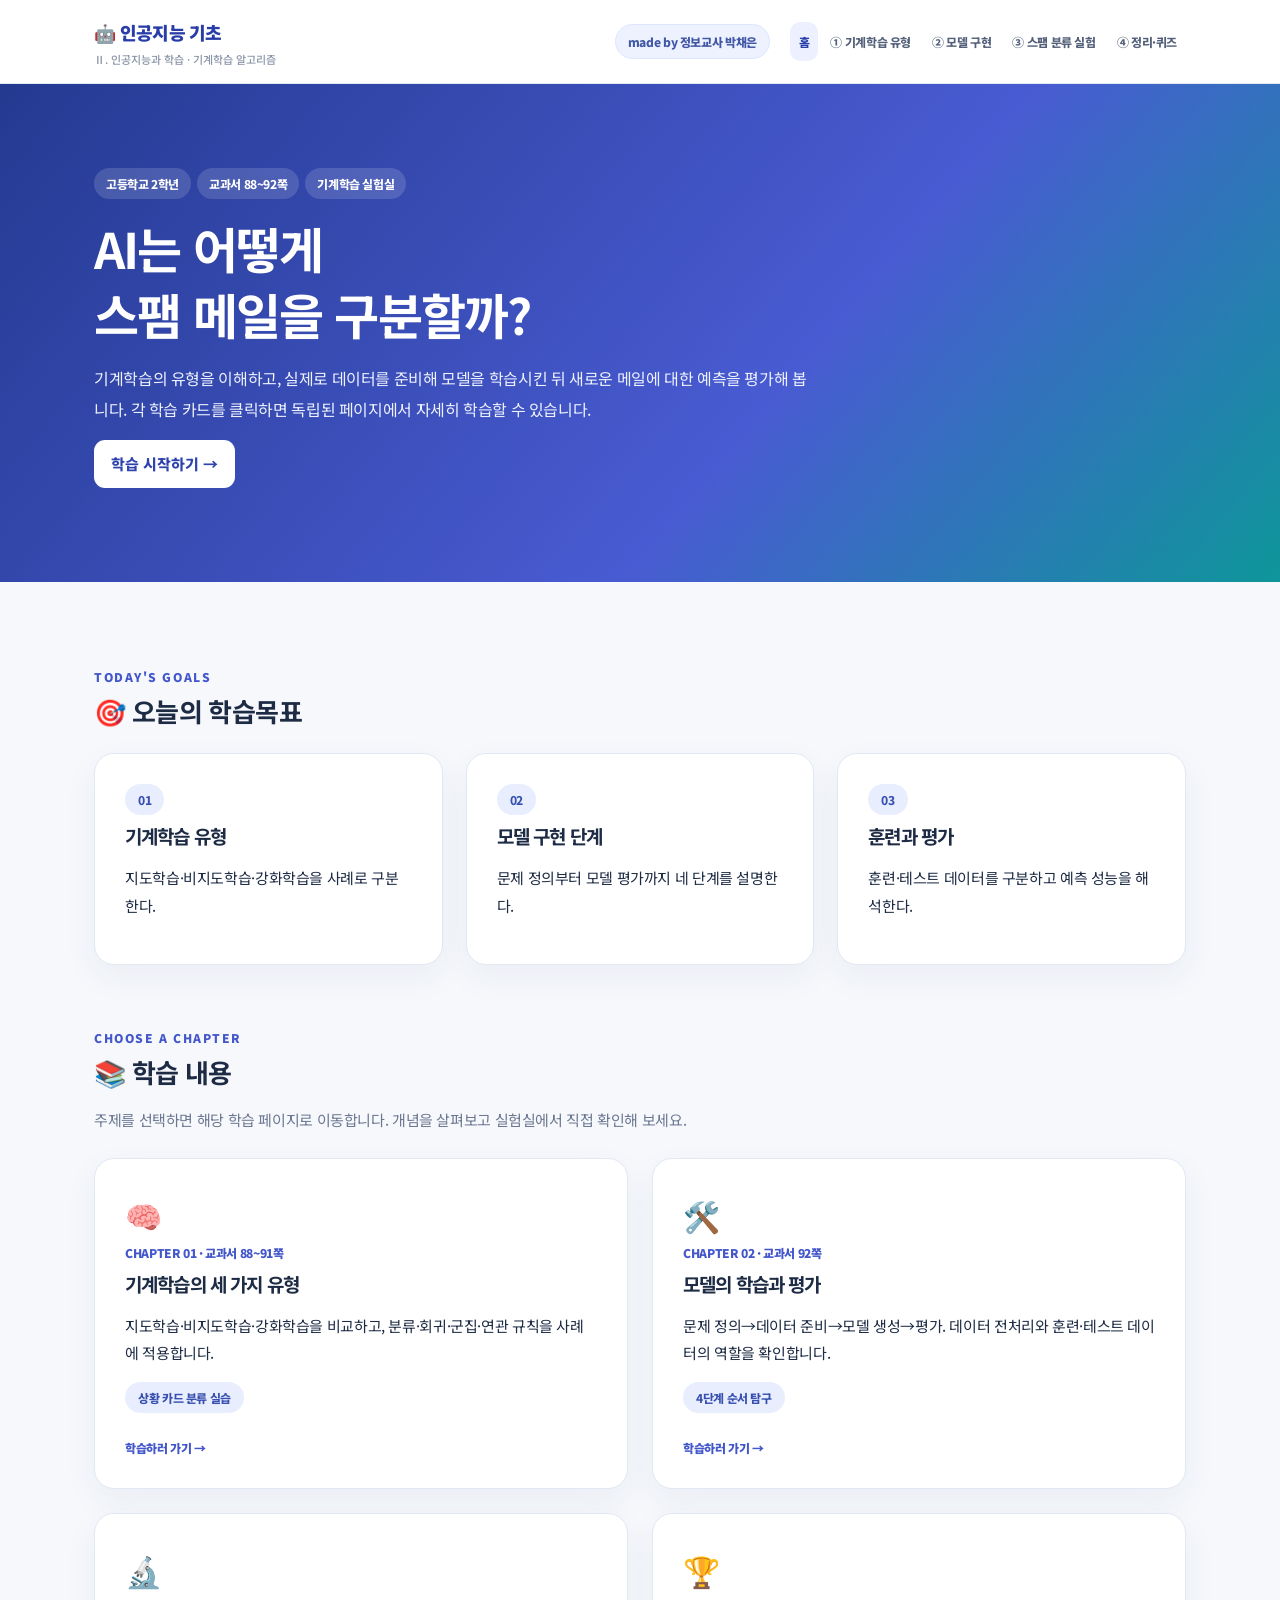
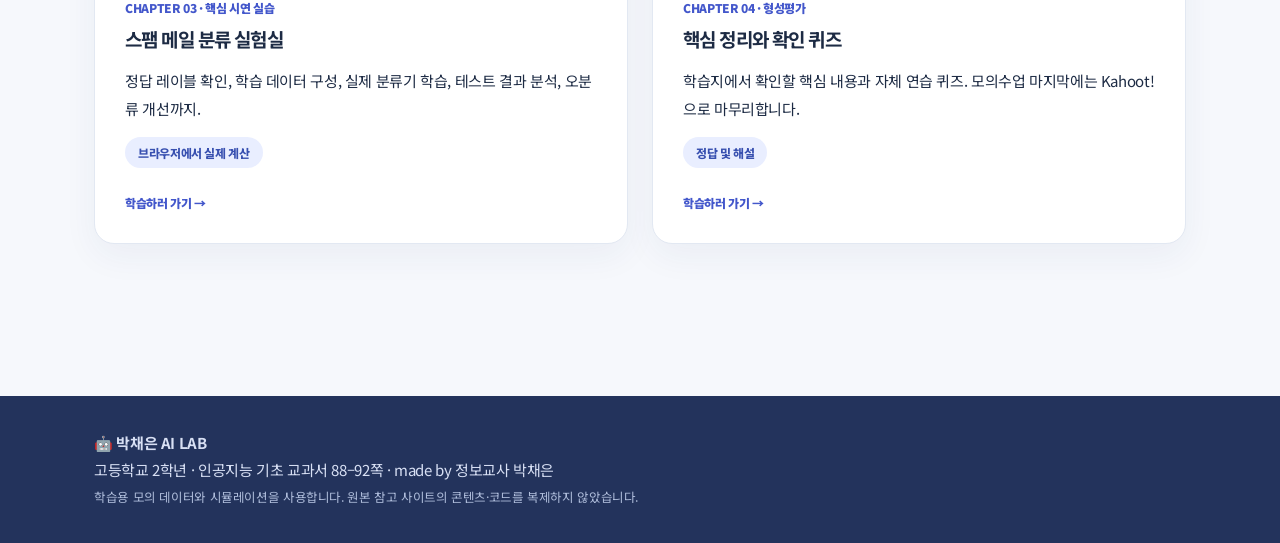
==== index.html @ 6020e1c3 "Add files via upload" ====
<!DOCTYPE html>
<html lang="ko"><head><meta charset="utf-8"/><meta content="width=device-width,initial-scale=1" name="viewport"/><meta content="#4357cb" name="theme-color"/><title>홈 | 박채은 AI LAB</title><link href="assets/style.css" rel="stylesheet"/></head><body><header class="topbar"><div class="container navwrap"><a class="logo" href="index.html">🤖 인공지능 기초<small>Ⅱ. 인공지능과 학습 · 기계학습 알고리즘</small></a><span class="header-credit">made by 정보교사 박채은</span><nav class="topnav"><a class="active" href="index.html">홈</a><a class="" href="types.html">① 기계학습 유형</a><a class="" href="workflow.html">② 모델 구현</a><a class="" href="lab.html">③ 스팸 분류 실험</a><a class="" href="review.html">④ 정리·퀴즈</a></nav></div></header><main><section class="hero"><div class="container"><span class="chip">고등학교 2학년</span><span class="chip">교과서 88~92쪽</span><span class="chip">기계학습 실험실</span><h1>AI는 어떻게<br/>스팸 메일을 구분할까?</h1><p>기계학습의 유형을 이해하고, 실제로 데이터를 준비해 모델을 학습시킨 뒤 새로운 메일에 대한 예측을 평가해 봅니다. 각 학습 카드를 클릭하면 독립된 페이지에서 자세히 학습할 수 있습니다.</p><a href="types.html"><button style="background:#fff;color:#2e43ad">학습 시작하기 →</button></a></div></section><div class="container content"><section class="sec"><div class="eyebrow">Today's goals</div><h2>🎯 오늘의 학습목표</h2><div class="grid"><div class="card"><span class="pill">01</span><h3>기계학습 유형</h3><p>지도학습·비지도학습·강화학습을 사례로 구분한다.</p></div><div class="card"><span class="pill">02</span><h3>모델 구현 단계</h3><p>문제 정의부터 모델 평가까지 네 단계를 설명한다.</p></div><div class="card"><span class="pill">03</span><h3>훈련과 평가</h3><p>훈련·테스트 데이터를 구분하고 예측 성능을 해석한다.</p></div></div></section><section class="sec"><div class="eyebrow">Choose a chapter</div><h2>📚 학습 내용</h2><p class="muted">주제를 선택하면 해당 학습 페이지로 이동합니다. 개념을 살펴보고 실험실에서 직접 확인해 보세요.</p><div class="grid two"><a class="card linkcard" href="types.html"><div class="icon">🧠</div><div class="num">CHAPTER 01 · 교과서 88~91쪽</div><h3>기계학습의 세 가지 유형</h3><p>지도학습·비지도학습·강화학습을 비교하고, 분류·회귀·군집·연관 규칙을 사례에 적용합니다.</p><span class="pill">상황 카드 분류 실습</span></a><a class="card linkcard" href="workflow.html"><div class="icon">🛠️</div><div class="num">CHAPTER 02 · 교과서 92쪽</div><h3>모델의 학습과 평가</h3><p>문제 정의→데이터 준비→모델 생성→평가. 데이터 전처리와 훈련·테스트 데이터의 역할을 확인합니다.</p><span class="pill">4단계 순서 탐구</span></a><a class="card linkcard" href="lab.html"><div class="icon">🔬</div><div class="num">CHAPTER 03 · 핵심 시연 실습</div><h3>스팸 메일 분류 실험실</h3><p>정답 레이블 확인, 학습 데이터 구성, 실제 분류기 학습, 테스트 결과 분석, 오분류 개선까지.</p><span class="pill">브라우저에서 실제 계산</span></a><a class="card linkcard" href="review.html"><div class="icon">🏆</div><div class="num">CHAPTER 04 · 형성평가</div><h3>핵심 정리와 확인 퀴즈</h3><p>학습지에서 확인할 핵심 내용과 자체 연습 퀴즈. 모의수업 마지막에는 Kahoot!으로 마무리합니다.</p><span class="pill">정답 및 해설</span></a></div></section></div></main><footer class="footer"><div class="container"><b>🤖 박채은 AI LAB</b><div>고등학교 2학년 · 인공지능 기초 교과서 88–92쪽 · made by 정보교사 박채은</div><small>학습용 모의 데이터와 시뮬레이션을 사용합니다. 원본 참고 사이트의 콘텐츠·코드를 복제하지 않았습니다.</small></div></footer><script src="assets/common.js"></script></body></html>
---- assets/style.css ----
@import url('https://fonts.googleapis.com/css2?family=Noto+Sans+KR:wght@400;500;600;700;800;900&display=swap');:root{--blue:#4357cb;--indigo:#293da8;--teal:#079d90;--text:#1d2b44;--muted:#6c7891;--bg:#f4f7fd;--line:#e0e7f4;--white:#fff;--soft:#edf1ff;--shadow:0 8px 32px rgba(27,49,102,.055)}*{box-sizing:border-box}html{scroll-behavior:smooth}body{margin:0;font-family:'Noto Sans KR','Apple SD Gothic Neo',sans-serif;background:var(--bg);color:var(--text);font-size:15px;line-height:1.75}a{text-decoration:none;color:inherit}button,select,input{font:inherit}button{border:0;cursor:pointer;border-radius:11px;padding:11px 17px;font-weight:800;background:var(--blue);color:white}button:hover:not(:disabled){filter:brightness(.94);transform:translateY(-1px)}button:disabled{opacity:.43;cursor:not-allowed}.btn-soft{background:#e8ecff;color:#3449ab}.btn-outline{background:white;color:var(--blue);border:1px solid #b7c4f7}.btn-teal{background:#087f79}.container{max-width:1120px;margin:auto;padding:0 25px}.topbar{position:sticky;top:0;z-index:20;background:#ffffffed;backdrop-filter:blur(12px);border-bottom:1px solid var(--line)}.navwrap{min-height:72px;display:flex;align-items:center;justify-content:space-between;gap:25px}.logo{font-weight:900;white-space:nowrap;color:var(--indigo);font-size:18px;letter-spacing:-.7px}.logo small{display:block;font-weight:600;letter-spacing:0;color:var(--muted);font-size:10px;line-height:1.3}.topnav{display:flex;flex-wrap:wrap;gap:4px}.topnav a{font-size:12px;font-weight:800;border-radius:10px;padding:9px 11px;color:#53607a}.topnav a:hover,.topnav a.active{background:var(--soft);color:var(--indigo)}.author{position:fixed;right:12px;bottom:18px;background:#fff;padding:7px 11px;border:1px solid #dae2fa;border-radius:30px;font-size:11px;font-weight:800;box-shadow:var(--shadow);color:var(--indigo);z-index:30}.hero{background:linear-gradient(130deg,#243a91,#495bd2 61%,#0e969a);color:#fff;padding:68px 0 74px}.hero h1{font-size:clamp(27px,4.4vw,49px);letter-spacing:-1.8px;line-height:1.35;margin:16px 0}.hero p{color:#eef2ff;max-width:760px;line-height:1.9}.chip{display:inline-block;border-radius:40px;background:#ffffff24;padding:5px 12px;font-size:12px;font-weight:800;margin-right:6px}.subhero{background:linear-gradient(120deg,#2c429c,#5366c9);color:white;padding:38px 0 42px}.subhero h1{font-size:32px;letter-spacing:-1px;margin:6px 0}.subhero p{color:#e3e9ff;margin:0}.crumb{font-size:12px;opacity:.85;font-weight:700}.content{padding:40px 0 90px}.sec{margin:28px 0 42px;scroll-margin-top:90px}.sec h2{font-size:24px;margin:4px 0 14px;letter-spacing:-.6px}.eyebrow{font-size:12px;color:var(--blue);font-weight:900;letter-spacing:.13em;text-transform:uppercase}.muted{color:var(--muted)}.grid{display:grid;grid-template-columns:repeat(3,minmax(0,1fr));gap:15px}.grid.two{grid-template-columns:repeat(2,minmax(0,1fr))}.card{background:#fff;border-radius:18px;border:1px solid var(--line);padding:23px;box-shadow:var(--shadow)}.card h3{margin:6px 0 10px;font-size:18px}.card p{margin:9px 0}.linkcard{display:block;transition:.2s;position:relative}.linkcard:hover{transform:translateY(-4px);box-shadow:0 12px 30px #293da818;border-color:#bdc9fa}.linkcard:after{content:'학습하러 가기 →';font-size:12px;display:block;margin-top:18px;font-weight:900;color:var(--blue)}.icon{font-size:30px}.num{font-size:12px;color:var(--blue);font-weight:900}.pill{display:inline-block;background:#e9eeff;color:#3850b0;padding:3px 10px;border-radius:20px;font-size:11px;font-weight:800}.callout{padding:16px 18px;background:#edf9f7;border-left:4px solid var(--teal);border-radius:10px;margin:16px 0}.callout.warn{background:#fff7e9;border-left-color:#d4a143}.row{display:flex;align-items:center;gap:12px;flex-wrap:wrap}.row.between{justify-content:space-between}.lessonsteps{display:flex;gap:8px;align-items:stretch;flex-wrap:wrap}.lessonsteps .item{flex:1;min-width:140px;padding:17px;background:#eef2ff;border-radius:12px;text-align:center;font-weight:800}.lessonsteps .item span{font-size:11px;display:block;color:#5b6ca7;margin-top:4px}.lessonsteps .arrow{font-size:22px;color:var(--blue);align-self:center}.tablewrap{width:100%;overflow:auto}table{width:100%;border-collapse:collapse;font-size:13px}td,th{border-bottom:1px solid var(--line);padding:10px 12px;text-align:left}th{background:#edf2fd;color:#364d8b;font-weight:800}tr:last-child td{border-bottom:0}select,input[type=number]{padding:10px 13px;border:1px solid #cfdaf1;border-radius:9px;background:#fff;color:var(--text);max-width:100%}input[type=range]{accent-color:var(--blue);min-width:145px}input[type=checkbox]{accent-color:var(--blue)}.buttons{display:flex;gap:9px;flex-wrap:wrap;margin:14px 0}.task{border-radius:14px;background:#f3f6ff;padding:16px 18px;margin:12px 0}.task .tag{color:var(--blue);font-size:11px;font-weight:900}.task p{margin:6px 0}.result{background:#f0f7ff;border:1px solid #d6e5fb;padding:14px 16px;border-radius:10px;min-height:51px}.success{color:#078d70;font-weight:800}.danger{color:#cf4958;font-weight:800}.warning{color:#ad7511;font-weight:800}.progress{height:9px;background:#e3e9f5;border-radius:10px;overflow:hidden}.progress span{display:block;background:linear-gradient(90deg,var(--blue),var(--teal));height:100%;transition:width .2s}.stepnav{display:flex;gap:9px;flex-wrap:wrap}.stepnav button{flex:1;min-width:125px;background:#e9eeff;color:#4356ad}.stepnav button.active{background:var(--blue);color:white}.panel[hidden]{display:none}.statgrid{display:grid;grid-template-columns:repeat(4,1fr);gap:12px}.stat{padding:14px;background:#f2f5ff;border-radius:11px}.stat strong{display:block;font-size:24px;color:var(--indigo)}.stat small{color:var(--muted);font-size:11px}.canvas{display:block;width:100%;max-width:650px;background:#fafcff;border:1px solid var(--line);border-radius:12px}.option{display:block;width:100%;text-align:left;padding:12px 14px;margin:8px 0;background:#f0f3fc;color:var(--text);border:1px solid #dbe3f4}.option.selected{background:#dde5ff;border-color:var(--blue)}.option.correct{background:#e4f7f0;border-color:#31b28c}.option.incorrect{background:#fff0f1;border-color:#ed929e}.qfeedback{font-size:13px;font-weight:700;color:var(--indigo);min-height:28px}.switches{display:flex;gap:9px;flex-wrap:wrap}.switches button{background:#edf1ff;color:var(--indigo)}.switches button.active{background:var(--blue);color:white}.footer{background:#23335c;color:#d8e0f4;padding:34px 0}.footer small{color:#afbddb}.codeword{background:#edf1f9;border:1px solid #e0e6f2;border-radius:5px;font-size:12px;padding:2px 5px}.taglist{display:flex;gap:7px;flex-wrap:wrap}.taglist span{border-radius:7px;padding:5px 9px;background:#e9efff;font-size:12px;font-weight:700}.checkline{border:1px solid #e0e7f4;border-radius:10px;padding:12px 14px;margin:9px 0;background:#fafcff}.right{text-align:right}.center{text-align:center}.hidden{display:none!important}footer a{text-decoration:underline}@media(max-width:850px){.grid,.grid.two{grid-template-columns:1fr}.navwrap{align-items:flex-start;flex-direction:column;padding:12px 25px;gap:9px}.topnav a{padding:7px 9px}.statgrid{grid-template-columns:repeat(2,1fr)}.author{bottom:10px;right:7px}.hero{padding:42px 0}}@media print{.topbar,.author,.buttons,button,.footer{display:none!important}.card{break-inside:avoid}}

/* v3 visual refinement */
:root{--bg:#f6f8fc;--line:#e2e8f2;--shadow:0 12px 34px rgba(33,54,112,.055)}
body{letter-spacing:-.025em}p{overflow-wrap:break-word}h1,h2,h3{line-height:1.48;letter-spacing:-.045em}
.container{max-width:1160px;padding-left:34px;padding-right:34px}.navwrap{min-height:83px;gap:20px}
.logo{flex:none;min-width:168px}.logo small{font-weight:500;color:#8a94a7;font-size:11px;margin-top:4px}
.header-credit{margin-left:auto;white-space:nowrap;font-size:12px;color:#4258a7;font-weight:850;background:#eef2ff;border:1px solid #dde5ff;border-radius:20px;padding:6px 12px}
.topnav{gap:3px;flex-wrap:nowrap}.topnav a{font-size:12px;white-space:nowrap;padding:9px 9px}
.hero{padding:84px 0 94px}.hero p{font-size:16px;max-width:725px}.subhero{padding:53px 0 57px}.subhero h1{font-size:37px}
.content{padding-top:48px;padding-bottom:90px}.sec{margin:36px 0 62px}.sec h2{margin:5px 0 22px;font-size:26px}.sec>p.muted{margin-top:-7px;margin-bottom:25px}
.grid{gap:23px}.grid.two{gap:24px}.card{padding:30px;border-radius:20px}.card h3{margin:7px 0 14px;font-size:19px}.card p{line-height:1.85;margin:11px 0 15px}
.card .card{box-shadow:none}.linkcard:after{margin-top:24px}.linkcard:hover{transform:translateY(-5px)}
.task{padding:21px 23px;margin:20px 0;border-radius:14px}.callout{padding:20px 23px;margin:24px 0}.buttons{gap:12px;margin:22px 0}.buttons button{min-height:44px}.stepnav{gap:12px;margin:22px 0}.stepnav button{padding:15px 14px}
.lessonsteps{gap:12px}.lessonsteps .item{padding:21px 12px}.tablewrap{margin:18px 0 22px;border:1px solid var(--line);border-radius:13px}table{font-size:13px}td,th{padding:13px 15px}
.result{padding:19px 22px;line-height:1.85;margin-top:15px}.statgrid{gap:17px;margin:21px 0}.stat{padding:20px 19px}
.row{row-gap:18px}.row.between{gap:16px}.pill{font-size:12px;padding:5px 13px}.taglist{gap:10px}.taglist span{padding:8px 12px}
.roomy{padding:34px}.explore-grid{display:grid;grid-template-columns:1fr 1fr;gap:34px}.explore-grid>div+div{border-left:1px solid var(--line);padding-left:34px}.btn-link{color:var(--blue);font-weight:800;text-decoration:underline;text-underline-offset:4px}
.lesson-navigation{background:#edf2fc;padding:30px 0;margin-top:30px}.lesson-navigation .container{display:grid;grid-template-columns:1fr 1fr;gap:20px}.lesson-nav-item{display:flex;flex-direction:column;align-items:flex-start;border:1px solid #dbe4f5;background:#fff;border-radius:16px;padding:22px 25px;transition:.2s}.lesson-nav-item:hover{transform:translateY(-3px);border-color:#8da2e8}.lesson-nav-item span{font-size:12px;color:#7886a4}.lesson-nav-item strong{margin-top:5px;color:#2d429f;font-size:17px}.lesson-nav-item.next{align-items:flex-end;text-align:right}
button:focus-visible,a:focus-visible,select:focus-visible,input:focus-visible{outline:3px solid #11a8a4;outline-offset:3px}
@media(max-width:1080px){.navwrap{flex-wrap:wrap;padding-top:13px;padding-bottom:12px}.header-credit{order:1}.topnav{order:2;flex-basis:100%;flex-wrap:wrap}.topnav a{padding:7px 10px}}
@media(max-width:850px){.container{padding-left:20px;padding-right:20px}.header-credit{font-size:11px}.hero{padding:53px 0 60px}.subhero{padding:35px 0 40px}.content{padding-top:27px}.card{padding:23px}.sec{margin:27px 0 43px}.explore-grid{grid-template-columns:1fr;gap:10px}.explore-grid>div+div{border:0;border-top:1px solid var(--line);padding-left:0;padding-top:18px}.lesson-navigation .container{gap:10px}.lesson-nav-item{padding:15px}.lesson-nav-item strong{font-size:13px}}
@media(max-width:480px){.navwrap{gap:7px}.header-credit{margin:0}.topnav a{font-size:11px}.statgrid{gap:8px}.stat{padding:12px}.lesson-navigation .container{grid-template-columns:1fr}.lesson-nav-item.next{align-items:flex-start;text-align:left}}
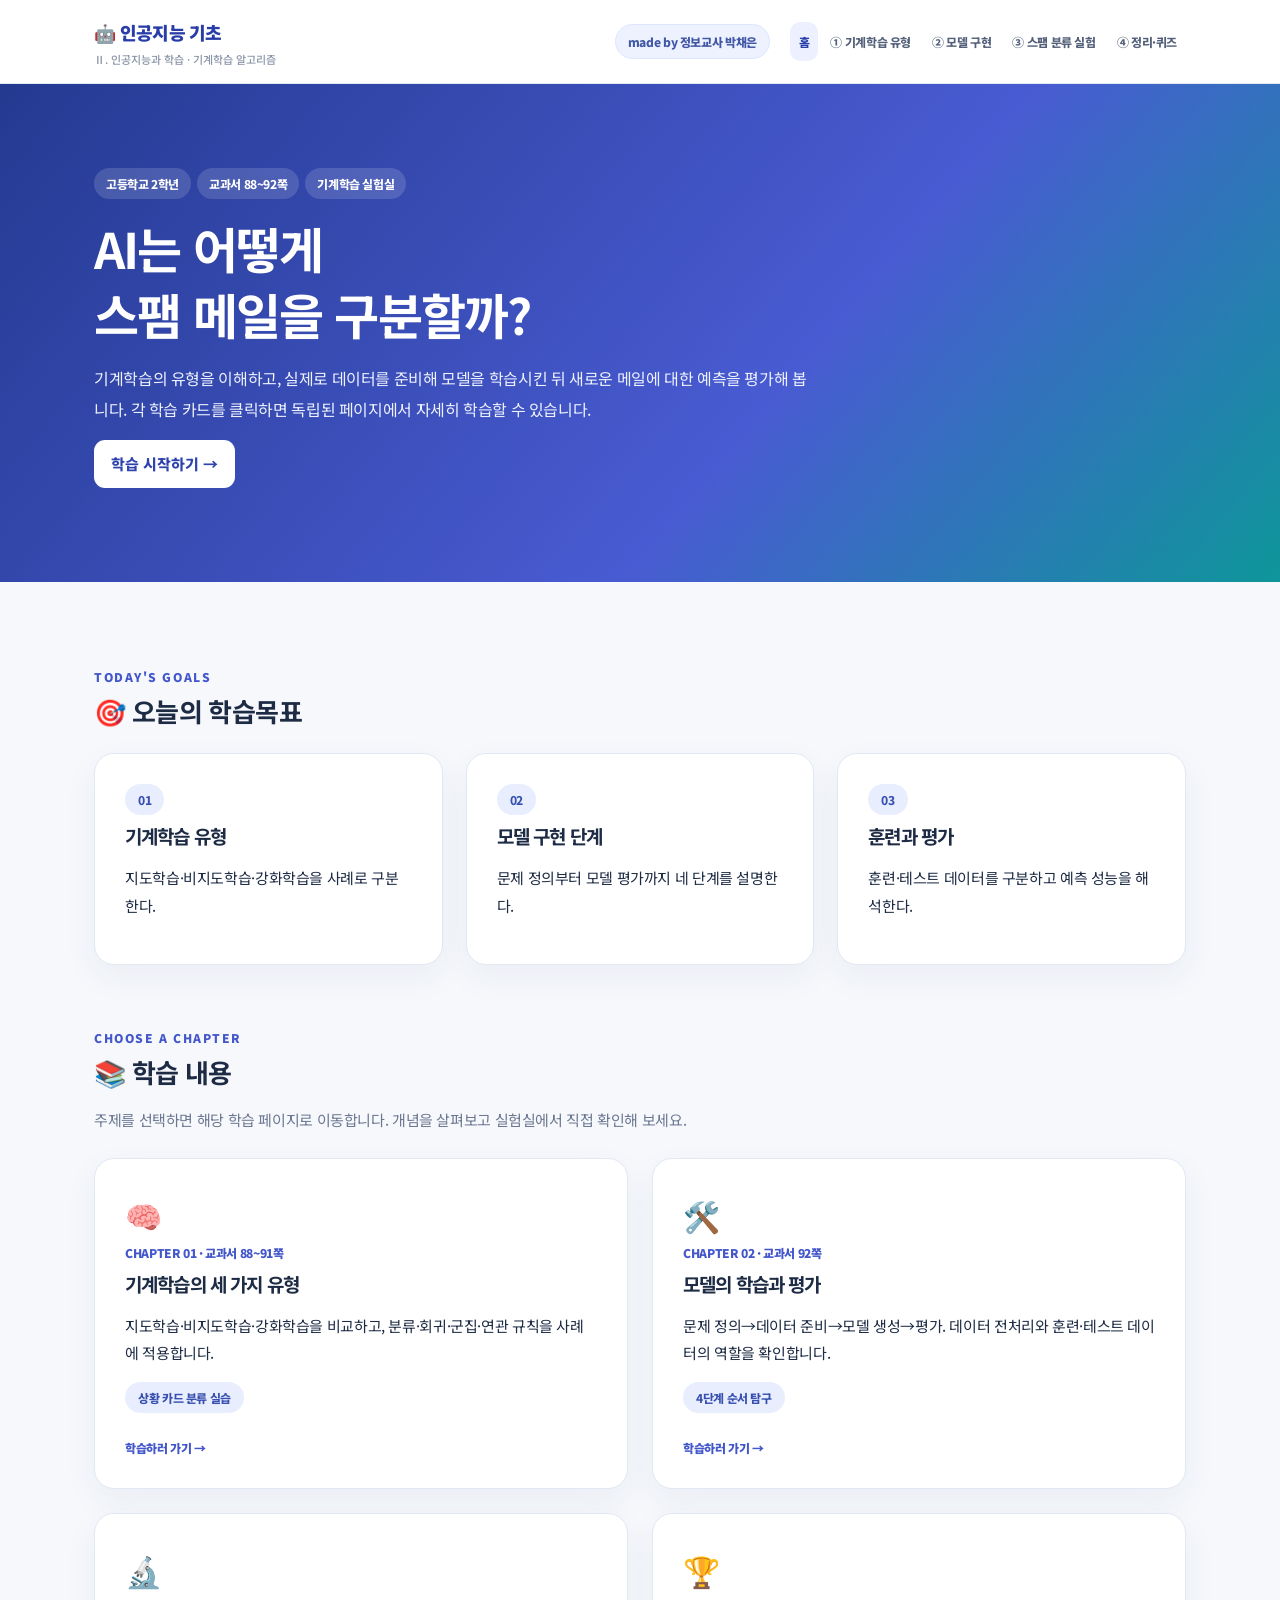
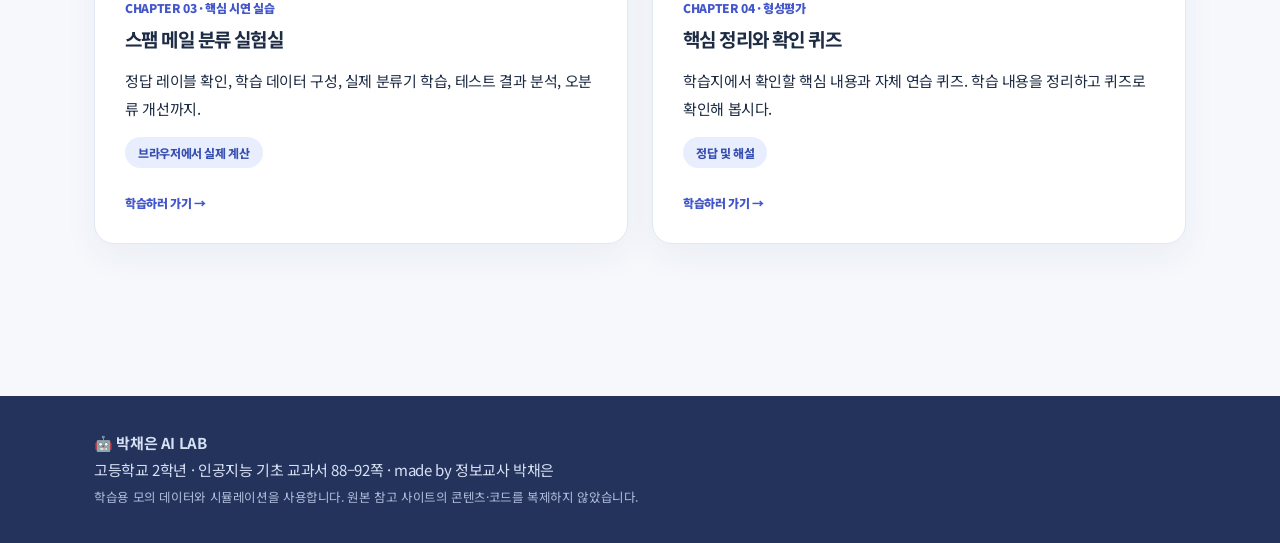
==== commit 8f661283: "Update index.html" ====
--- a/index.html
+++ b/index.html
@@ -1,2 +1,2 @@
 <!DOCTYPE html>
-<html lang="ko"><head><meta charset="utf-8"/><meta content="width=device-width,initial-scale=1" name="viewport"/><meta content="#4357cb" name="theme-color"/><title>홈 | 박채은 AI LAB</title><link href="assets/style.css" rel="stylesheet"/></head><body><header class="topbar"><div class="container navwrap"><a class="logo" href="index.html">🤖 인공지능 기초<small>Ⅱ. 인공지능과 학습 · 기계학습 알고리즘</small></a><span class="header-credit">made by 정보교사 박채은</span><nav class="topnav"><a class="active" href="index.html">홈</a><a class="" href="types.html">① 기계학습 유형</a><a class="" href="workflow.html">② 모델 구현</a><a class="" href="lab.html">③ 스팸 분류 실험</a><a class="" href="review.html">④ 정리·퀴즈</a></nav></div></header><main><section class="hero"><div class="container"><span class="chip">고등학교 2학년</span><span class="chip">교과서 88~92쪽</span><span class="chip">기계학습 실험실</span><h1>AI는 어떻게<br/>스팸 메일을 구분할까?</h1><p>기계학습의 유형을 이해하고, 실제로 데이터를 준비해 모델을 학습시킨 뒤 새로운 메일에 대한 예측을 평가해 봅니다. 각 학습 카드를 클릭하면 독립된 페이지에서 자세히 학습할 수 있습니다.</p><a href="types.html"><button style="background:#fff;color:#2e43ad">학습 시작하기 →</button></a></div></section><div class="container content"><section class="sec"><div class="eyebrow">Today's goals</div><h2>🎯 오늘의 학습목표</h2><div class="grid"><div class="card"><span class="pill">01</span><h3>기계학습 유형</h3><p>지도학습·비지도학습·강화학습을 사례로 구분한다.</p></div><div class="card"><span class="pill">02</span><h3>모델 구현 단계</h3><p>문제 정의부터 모델 평가까지 네 단계를 설명한다.</p></div><div class="card"><span class="pill">03</span><h3>훈련과 평가</h3><p>훈련·테스트 데이터를 구분하고 예측 성능을 해석한다.</p></div></div></section><section class="sec"><div class="eyebrow">Choose a chapter</div><h2>📚 학습 내용</h2><p class="muted">주제를 선택하면 해당 학습 페이지로 이동합니다. 개념을 살펴보고 실험실에서 직접 확인해 보세요.</p><div class="grid two"><a class="card linkcard" href="types.html"><div class="icon">🧠</div><div class="num">CHAPTER 01 · 교과서 88~91쪽</div><h3>기계학습의 세 가지 유형</h3><p>지도학습·비지도학습·강화학습을 비교하고, 분류·회귀·군집·연관 규칙을 사례에 적용합니다.</p><span class="pill">상황 카드 분류 실습</span></a><a class="card linkcard" href="workflow.html"><div class="icon">🛠️</div><div class="num">CHAPTER 02 · 교과서 92쪽</div><h3>모델의 학습과 평가</h3><p>문제 정의→데이터 준비→모델 생성→평가. 데이터 전처리와 훈련·테스트 데이터의 역할을 확인합니다.</p><span class="pill">4단계 순서 탐구</span></a><a class="card linkcard" href="lab.html"><div class="icon">🔬</div><div class="num">CHAPTER 03 · 핵심 시연 실습</div><h3>스팸 메일 분류 실험실</h3><p>정답 레이블 확인, 학습 데이터 구성, 실제 분류기 학습, 테스트 결과 분석, 오분류 개선까지.</p><span class="pill">브라우저에서 실제 계산</span></a><a class="card linkcard" href="review.html"><div class="icon">🏆</div><div class="num">CHAPTER 04 · 형성평가</div><h3>핵심 정리와 확인 퀴즈</h3><p>학습지에서 확인할 핵심 내용과 자체 연습 퀴즈. 모의수업 마지막에는 Kahoot!으로 마무리합니다.</p><span class="pill">정답 및 해설</span></a></div></section></div></main><footer class="footer"><div class="container"><b>🤖 박채은 AI LAB</b><div>고등학교 2학년 · 인공지능 기초 교과서 88–92쪽 · made by 정보교사 박채은</div><small>학습용 모의 데이터와 시뮬레이션을 사용합니다. 원본 참고 사이트의 콘텐츠·코드를 복제하지 않았습니다.</small></div></footer><script src="assets/common.js"></script></body></html>+<html lang="ko"><head><meta charset="utf-8"/><meta content="width=device-width,initial-scale=1" name="viewport"/><meta content="#4357cb" name="theme-color"/><title>홈 | 박채은 AI LAB</title><link href="assets/style.css" rel="stylesheet"/></head><body><header class="topbar"><div class="container navwrap"><a class="logo" href="index.html">🤖 인공지능 기초<small>Ⅱ. 인공지능과 학습 · 기계학습 알고리즘</small></a><span class="header-credit">made by 정보교사 박채은</span><nav class="topnav"><a class="active" href="index.html">홈</a><a class="" href="types.html">① 기계학습 유형</a><a class="" href="workflow.html">② 모델 구현</a><a class="" href="lab.html">③ 스팸 분류 실험</a><a class="" href="review.html">④ 정리·퀴즈</a></nav></div></header><main><section class="hero"><div class="container"><span class="chip">고등학교 2학년</span><span class="chip">교과서 88~92쪽</span><span class="chip">기계학습 실험실</span><h1>AI는 어떻게<br/>스팸 메일을 구분할까?</h1><p>기계학습의 유형을 이해하고, 실제로 데이터를 준비해 모델을 학습시킨 뒤 새로운 메일에 대한 예측을 평가해 봅니다. 각 학습 카드를 클릭하면 독립된 페이지에서 자세히 학습할 수 있습니다.</p><a href="types.html"><button style="background:#fff;color:#2e43ad">학습 시작하기 →</button></a></div></section><div class="container content"><section class="sec"><div class="eyebrow">Today's goals</div><h2>🎯 오늘의 학습목표</h2><div class="grid"><div class="card"><span class="pill">01</span><h3>기계학습 유형</h3><p>지도학습·비지도학습·강화학습을 사례로 구분한다.</p></div><div class="card"><span class="pill">02</span><h3>모델 구현 단계</h3><p>문제 정의부터 모델 평가까지 네 단계를 설명한다.</p></div><div class="card"><span class="pill">03</span><h3>훈련과 평가</h3><p>훈련·테스트 데이터를 구분하고 예측 성능을 해석한다.</p></div></div></section><section class="sec"><div class="eyebrow">Choose a chapter</div><h2>📚 학습 내용</h2><p class="muted">주제를 선택하면 해당 학습 페이지로 이동합니다. 개념을 살펴보고 실험실에서 직접 확인해 보세요.</p><div class="grid two"><a class="card linkcard" href="types.html"><div class="icon">🧠</div><div class="num">CHAPTER 01 · 교과서 88~91쪽</div><h3>기계학습의 세 가지 유형</h3><p>지도학습·비지도학습·강화학습을 비교하고, 분류·회귀·군집·연관 규칙을 사례에 적용합니다.</p><span class="pill">상황 카드 분류 실습</span></a><a class="card linkcard" href="workflow.html"><div class="icon">🛠️</div><div class="num">CHAPTER 02 · 교과서 92쪽</div><h3>모델의 학습과 평가</h3><p>문제 정의→데이터 준비→모델 생성→평가. 데이터 전처리와 훈련·테스트 데이터의 역할을 확인합니다.</p><span class="pill">4단계 순서 탐구</span></a><a class="card linkcard" href="lab.html"><div class="icon">🔬</div><div class="num">CHAPTER 03 · 핵심 시연 실습</div><h3>스팸 메일 분류 실험실</h3><p>정답 레이블 확인, 학습 데이터 구성, 실제 분류기 학습, 테스트 결과 분석, 오분류 개선까지.</p><span class="pill">브라우저에서 실제 계산</span></a><a class="card linkcard" href="review.html"><div class="icon">🏆</div><div class="num">CHAPTER 04 · 형성평가</div><h3>핵심 정리와 확인 퀴즈</h3><p>학습지에서 확인할 핵심 내용과 자체 연습 퀴즈. 학습 내용을 정리하고 퀴즈로 확인해 봅시다.</p><span class="pill">정답 및 해설</span></a></div></section></div></main><footer class="footer"><div class="container"><b>🤖 박채은 AI LAB</b><div>고등학교 2학년 · 인공지능 기초 교과서 88–92쪽 · made by 정보교사 박채은</div><small>학습용 모의 데이터와 시뮬레이션을 사용합니다. 원본 참고 사이트의 콘텐츠·코드를 복제하지 않았습니다.</small></div></footer><script src="assets/common.js"></script></body></html>
